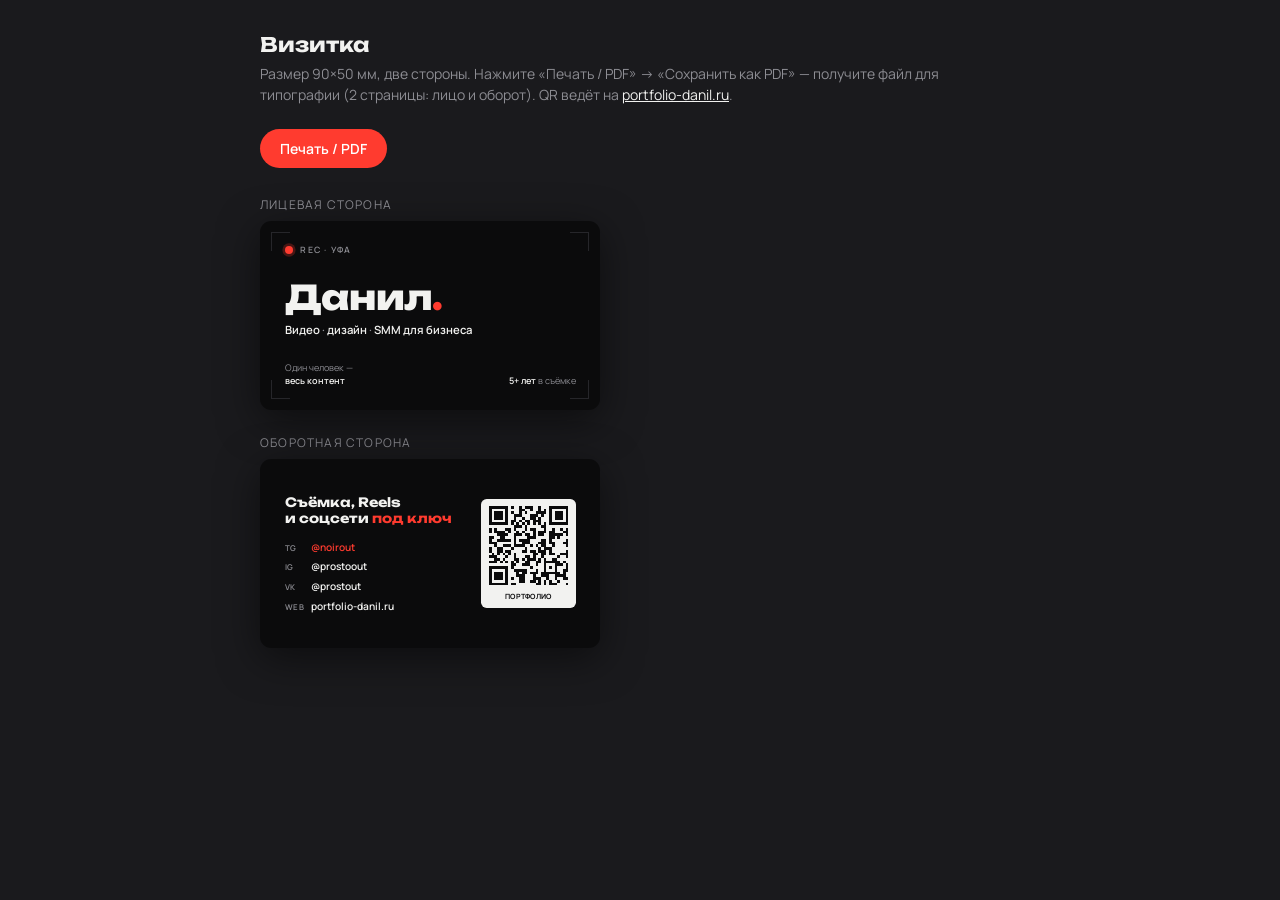
==== card/index.html @ a830c0e1 "Добавить визитку 90×50 мм для печати (страница /card и PDF) Co-Authored-By: Claude Opus 5.5 <noreply" ====
<!doctype html>
<html lang="ru">
<head>
  <meta charset="utf-8">
  <meta name="viewport" content="width=device-width, initial-scale=1">
  <title>Визитка — Данил</title>
  <meta name="robots" content="noindex">
  <link rel="preconnect" href="https://fonts.googleapis.com">
  <link rel="preconnect" href="https://fonts.gstatic.com" crossorigin>
  <link href="https://fonts.googleapis.com/css2?family=Manrope:wght@500;600;700&family=Unbounded:wght@500;700;800&display=swap" rel="stylesheet">
  <style>
    :root {
      --bg: #0b0b0c; --line: #26262a; --text: #f2f2f0; --muted: #8d8d93; --accent: #ff3b2f;
      --head: "Unbounded", system-ui, sans-serif; --font: "Manrope", system-ui, sans-serif;
    }
    * { box-sizing: border-box; margin: 0; padding: 0; }
    body { background: #1a1a1d; color: var(--text); font-family: var(--font); padding: 32px 16px; }
    .page { max-width: 760px; margin: 0 auto; }
    .page > h1 { font-family: var(--head); font-size: 20px; margin-bottom: 6px; }
    .page > p { color: var(--muted); font-size: 14px; margin-bottom: 24px; line-height: 1.5; }
    .page > p a { color: var(--text); }
    .btn { display: inline-block; background: var(--accent); color: #fff; border: 0; border-radius: 999px;
           padding: 10px 20px; font: 600 14px var(--font); cursor: pointer; margin-bottom: 28px; }
    .sides { display: grid; gap: 24px; }
    .label { font-size: 12px; color: var(--muted); text-transform: uppercase; letter-spacing: .1em; margin-bottom: 8px; }

    /* Сама визитка: 90×50 мм, всё в мм, чтобы печать была точной */
    .card {
      width: 90mm; height: 50mm; background: var(--bg); color: var(--text);
      position: relative; overflow: hidden; border-radius: 3mm;
      box-shadow: 0 10px 40px rgba(0,0,0,.5);
      -webkit-print-color-adjust: exact; print-color-adjust: exact;
    }
    .wrap-scale { width: 100%; overflow: hidden; }
    @media (max-width: 400px) { .card { zoom: .95; } }

    .rec { display: inline-block; width: 2.2mm; height: 2.2mm; border-radius: 50%; background: var(--accent);
           box-shadow: 0 0 0 .7mm rgba(255,59,47,.25); }

    /* ЛИЦО */
    .front { padding: 6mm 6.5mm; display: flex; flex-direction: column; justify-content: space-between; }
    .front .top { display: flex; align-items: center; gap: 2mm; font-size: 2.3mm; letter-spacing: .14em;
                  text-transform: uppercase; color: var(--muted); font-weight: 600; }
    .front .name { font-family: var(--head); font-weight: 800; font-size: 9mm; line-height: 1; letter-spacing: -.02em; }
    .front .name span { color: var(--accent); }
    .front .role { font-size: 3mm; font-weight: 600; margin-top: 2mm; }
    .front .role i { font-style: normal; color: var(--muted); }
    .front .bottom { display: flex; justify-content: space-between; align-items: flex-end;
                     font-size: 2.4mm; color: var(--muted); }
    .front .bottom b { color: var(--text); font-weight: 600; }
    .frame { position: absolute; width: 5mm; height: 5mm; border-color: var(--line); border-style: solid; }
    .frame.tl { top: 3mm; left: 3mm; border-width: .35mm 0 0 .35mm; }
    .frame.tr { top: 3mm; right: 3mm; border-width: .35mm .35mm 0 0; }
    .frame.bl { bottom: 3mm; left: 3mm; border-width: 0 0 .35mm .35mm; }
    .frame.br { bottom: 3mm; right: 3mm; border-width: 0 .35mm .35mm 0; }

    /* ОБОРОТ */
    .back { padding: 6mm 6.5mm; display: grid; grid-template-columns: 1fr auto; gap: 5mm; align-items: center; }
    .back h2 { font-family: var(--head); font-size: 3.4mm; font-weight: 700; line-height: 1.25; margin-bottom: 3.5mm; }
    .back h2 span { color: var(--accent); }
    .contacts { list-style: none; display: grid; gap: 1.5mm; font-size: 2.7mm; }
    .contacts li { display: grid; grid-template-columns: 7mm 1fr; align-items: baseline; }
    .contacts small { color: var(--muted); font-size: 2.1mm; letter-spacing: .06em; text-transform: uppercase; font-weight: 600; }
    .contacts b { font-weight: 600; }
    .contacts .main b { color: var(--accent); }
    .qr-box { background: #f2f2f0; color: #0b0b0c; padding: 2mm; border-radius: 1.5mm; text-align: center; }
    .qr { width: 21mm; height: 21mm; display: block; }
    .qr-box p { font-size: 1.9mm; font-weight: 700; margin-top: 1.3mm; letter-spacing: .04em; }

    @page { size: 90mm 50mm; margin: 0; }
    @media print {
      body { background: none; padding: 0; }
      .page > h1, .page > p, .btn, .label { display: none; }
      .page { max-width: none; }
      .sides { display: block; }
      .card { border-radius: 0; box-shadow: none; page-break-after: always; break-after: page; zoom: 1; }
    }
  </style>
</head>
<body>
<div class="page">
  <h1>Визитка</h1>
  <p>Размер 90×50 мм, две стороны. Нажмите «Печать / PDF» → «Сохранить как PDF» — получите файл для типографии (2 страницы: лицо и оборот). QR ведёт на <a href="/">portfolio-danil.ru</a>.</p>
  <button class="btn" onclick="window.print()">Печать / PDF</button>

  <div class="sides">
    <div>
      <div class="label">Лицевая сторона</div>
      <div class="card front">
        <i class="frame tl"></i><i class="frame tr"></i><i class="frame bl"></i><i class="frame br"></i>
        <div class="top"><span class="rec"></span>REC · Уфа</div>
        <div>
          <div class="name">Данил<span>.</span></div>
          <div class="role">Видео <i>·</i> дизайн <i>·</i> SMM для бизнеса</div>
        </div>
        <div class="bottom">
          <span>Один человек —<br><b>весь контент</b></span>
          <span><b>5+ лет</b> в съёмке</span>
        </div>
      </div>
    </div>

    <div>
      <div class="label">Оборотная сторона</div>
      <div class="card back">
        <div>
          <h2>Съёмка, Reels<br>и соцсети <span>под ключ</span></h2>
          <ul class="contacts">
            <li class="main"><small>TG</small><b>@noirout</b></li>
            <li><small>IG</small><b>@prostoout</b></li>
            <li><small>VK</small><b>@prostout</b></li>
            <li><small>Web</small><b>portfolio-danil.ru</b></li>
          </ul>
        </div>
        <div class="qr-box">
          <svg class="qr" viewBox="0 0 29 29" xmlns="http://www.w3.org/2000/svg" shape-rendering="crispEdges"><path fill="currentColor" d="M0 0h1v1h-1zM1 0h1v1h-1zM2 0h1v1h-1zM3 0h1v1h-1zM4 0h1v1h-1zM5 0h1v1h-1zM6 0h1v1h-1zM8 0h1v1h-1zM11 0h1v1h-1zM13 0h1v1h-1zM14 0h1v1h-1zM15 0h1v1h-1zM18 0h1v1h-1zM22 0h1v1h-1zM23 0h1v1h-1zM24 0h1v1h-1zM25 0h1v1h-1zM26 0h1v1h-1zM27 0h1v1h-1zM28 0h1v1h-1zM0 1h1v1h-1zM6 1h1v1h-1zM11 1h1v1h-1zM12 1h1v1h-1zM15 1h1v1h-1zM18 1h1v1h-1zM20 1h1v1h-1zM22 1h1v1h-1zM28 1h1v1h-1zM0 2h1v1h-1zM2 2h1v1h-1zM3 2h1v1h-1zM4 2h1v1h-1zM6 2h1v1h-1zM8 2h1v1h-1zM11 2h1v1h-1zM13 2h1v1h-1zM17 2h1v1h-1zM18 2h1v1h-1zM19 2h1v1h-1zM20 2h1v1h-1zM22 2h1v1h-1zM24 2h1v1h-1zM25 2h1v1h-1zM26 2h1v1h-1zM28 2h1v1h-1zM0 3h1v1h-1zM2 3h1v1h-1zM3 3h1v1h-1zM4 3h1v1h-1zM6 3h1v1h-1zM9 3h1v1h-1zM10 3h1v1h-1zM11 3h1v1h-1zM15 3h1v1h-1zM16 3h1v1h-1zM17 3h1v1h-1zM19 3h1v1h-1zM22 3h1v1h-1zM24 3h1v1h-1zM25 3h1v1h-1zM26 3h1v1h-1zM28 3h1v1h-1zM0 4h1v1h-1zM2 4h1v1h-1zM3 4h1v1h-1zM4 4h1v1h-1zM6 4h1v1h-1zM9 4h1v1h-1zM12 4h1v1h-1zM15 4h1v1h-1zM16 4h1v1h-1zM18 4h1v1h-1zM22 4h1v1h-1zM24 4h1v1h-1zM25 4h1v1h-1zM26 4h1v1h-1zM28 4h1v1h-1zM0 5h1v1h-1zM6 5h1v1h-1zM8 5h1v1h-1zM9 5h1v1h-1zM11 5h1v1h-1zM13 5h1v1h-1zM14 5h1v1h-1zM16 5h1v1h-1zM17 5h1v1h-1zM18 5h1v1h-1zM22 5h1v1h-1zM28 5h1v1h-1zM0 6h1v1h-1zM1 6h1v1h-1zM2 6h1v1h-1zM3 6h1v1h-1zM4 6h1v1h-1zM5 6h1v1h-1zM6 6h1v1h-1zM8 6h1v1h-1zM10 6h1v1h-1zM12 6h1v1h-1zM14 6h1v1h-1zM16 6h1v1h-1zM18 6h1v1h-1zM20 6h1v1h-1zM22 6h1v1h-1zM23 6h1v1h-1zM24 6h1v1h-1zM25 6h1v1h-1zM26 6h1v1h-1zM27 6h1v1h-1zM28 6h1v1h-1zM9 7h1v1h-1zM10 7h1v1h-1zM11 7h1v1h-1zM13 7h1v1h-1zM19 7h1v1h-1zM20 7h1v1h-1zM0 8h1v1h-1zM2 8h1v1h-1zM6 8h1v1h-1zM7 8h1v1h-1zM9 8h1v1h-1zM13 8h1v1h-1zM15 8h1v1h-1zM16 8h1v1h-1zM20 8h1v1h-1zM23 8h1v1h-1zM26 8h1v1h-1zM28 8h1v1h-1zM0 9h1v1h-1zM2 9h1v1h-1zM3 9h1v1h-1zM4 9h1v1h-1zM5 9h1v1h-1zM7 9h1v1h-1zM10 9h1v1h-1zM12 9h1v1h-1zM16 9h1v1h-1zM18 9h1v1h-1zM19 9h1v1h-1zM20 9h1v1h-1zM22 9h1v1h-1zM23 9h1v1h-1zM27 9h1v1h-1zM28 9h1v1h-1zM3 10h1v1h-1zM4 10h1v1h-1zM5 10h1v1h-1zM6 10h1v1h-1zM9 10h1v1h-1zM10 10h1v1h-1zM11 10h1v1h-1zM13 10h1v1h-1zM14 10h1v1h-1zM16 10h1v1h-1zM18 10h1v1h-1zM19 10h1v1h-1zM22 10h1v1h-1zM23 10h1v1h-1zM24 10h1v1h-1zM25 10h1v1h-1zM26 10h1v1h-1zM28 10h1v1h-1zM0 11h1v1h-1zM1 11h1v1h-1zM4 11h1v1h-1zM5 11h1v1h-1zM9 11h1v1h-1zM14 11h1v1h-1zM15 11h1v1h-1zM16 11h1v1h-1zM22 11h1v1h-1zM23 11h1v1h-1zM25 11h1v1h-1zM0 12h1v1h-1zM3 12h1v1h-1zM4 12h1v1h-1zM5 12h1v1h-1zM6 12h1v1h-1zM7 12h1v1h-1zM9 12h1v1h-1zM11 12h1v1h-1zM12 12h1v1h-1zM13 12h1v1h-1zM14 12h1v1h-1zM19 12h1v1h-1zM20 12h1v1h-1zM22 12h1v1h-1zM28 12h1v1h-1zM0 13h1v1h-1zM1 13h1v1h-1zM2 13h1v1h-1zM9 13h1v1h-1zM12 13h1v1h-1zM13 13h1v1h-1zM14 13h1v1h-1zM18 13h1v1h-1zM19 13h1v1h-1zM20 13h1v1h-1zM22 13h1v1h-1zM23 13h1v1h-1zM27 13h1v1h-1zM28 13h1v1h-1zM2 14h1v1h-1zM5 14h1v1h-1zM6 14h1v1h-1zM7 14h1v1h-1zM9 14h1v1h-1zM10 14h1v1h-1zM11 14h1v1h-1zM12 14h1v1h-1zM15 14h1v1h-1zM17 14h1v1h-1zM19 14h1v1h-1zM20 14h1v1h-1zM23 14h1v1h-1zM28 14h1v1h-1zM0 15h1v1h-1zM3 15h1v1h-1zM4 15h1v1h-1zM8 15h1v1h-1zM13 15h1v1h-1zM18 15h1v1h-1zM20 15h1v1h-1zM21 15h1v1h-1zM22 15h1v1h-1zM0 16h1v1h-1zM3 16h1v1h-1zM4 16h1v1h-1zM6 16h1v1h-1zM7 16h1v1h-1zM12 16h1v1h-1zM13 16h1v1h-1zM15 16h1v1h-1zM16 16h1v1h-1zM18 16h1v1h-1zM19 16h1v1h-1zM20 16h1v1h-1zM22 16h1v1h-1zM28 16h1v1h-1zM1 17h1v1h-1zM3 17h1v1h-1zM5 17h1v1h-1zM7 17h1v1h-1zM9 17h1v1h-1zM16 17h1v1h-1zM17 17h1v1h-1zM19 17h1v1h-1zM20 17h1v1h-1zM22 17h1v1h-1zM23 17h1v1h-1zM26 17h1v1h-1zM27 17h1v1h-1zM28 17h1v1h-1zM0 18h1v1h-1zM1 18h1v1h-1zM2 18h1v1h-1zM6 18h1v1h-1zM9 18h1v1h-1zM13 18h1v1h-1zM14 18h1v1h-1zM16 18h1v1h-1zM19 18h1v1h-1zM25 18h1v1h-1zM28 18h1v1h-1zM2 19h1v1h-1zM3 19h1v1h-1zM5 19h1v1h-1zM9 19h1v1h-1zM10 19h1v1h-1zM12 19h1v1h-1zM14 19h1v1h-1zM15 19h1v1h-1zM16 19h1v1h-1zM18 19h1v1h-1zM20 19h1v1h-1zM23 19h1v1h-1zM24 19h1v1h-1zM0 20h1v1h-1zM1 20h1v1h-1zM2 20h1v1h-1zM4 20h1v1h-1zM6 20h1v1h-1zM8 20h1v1h-1zM10 20h1v1h-1zM13 20h1v1h-1zM14 20h1v1h-1zM17 20h1v1h-1zM18 20h1v1h-1zM20 20h1v1h-1zM21 20h1v1h-1zM22 20h1v1h-1zM23 20h1v1h-1zM24 20h1v1h-1zM25 20h1v1h-1zM27 20h1v1h-1zM8 21h1v1h-1zM9 21h1v1h-1zM12 21h1v1h-1zM13 21h1v1h-1zM14 21h1v1h-1zM17 21h1v1h-1zM20 21h1v1h-1zM24 21h1v1h-1zM25 21h1v1h-1zM26 21h1v1h-1zM28 21h1v1h-1zM0 22h1v1h-1zM1 22h1v1h-1zM2 22h1v1h-1zM3 22h1v1h-1zM4 22h1v1h-1zM5 22h1v1h-1zM6 22h1v1h-1zM8 22h1v1h-1zM15 22h1v1h-1zM20 22h1v1h-1zM22 22h1v1h-1zM24 22h1v1h-1zM28 22h1v1h-1zM0 23h1v1h-1zM6 23h1v1h-1zM9 23h1v1h-1zM10 23h1v1h-1zM11 23h1v1h-1zM12 23h1v1h-1zM13 23h1v1h-1zM17 23h1v1h-1zM20 23h1v1h-1zM24 23h1v1h-1zM27 23h1v1h-1zM28 23h1v1h-1zM0 24h1v1h-1zM2 24h1v1h-1zM3 24h1v1h-1zM4 24h1v1h-1zM6 24h1v1h-1zM10 24h1v1h-1zM12 24h1v1h-1zM13 24h1v1h-1zM15 24h1v1h-1zM16 24h1v1h-1zM17 24h1v1h-1zM19 24h1v1h-1zM20 24h1v1h-1zM21 24h1v1h-1zM22 24h1v1h-1zM23 24h1v1h-1zM24 24h1v1h-1zM25 24h1v1h-1zM27 24h1v1h-1zM0 25h1v1h-1zM2 25h1v1h-1zM3 25h1v1h-1zM4 25h1v1h-1zM6 25h1v1h-1zM10 25h1v1h-1zM11 25h1v1h-1zM12 25h1v1h-1zM16 25h1v1h-1zM19 25h1v1h-1zM20 25h1v1h-1zM21 25h1v1h-1zM24 25h1v1h-1zM25 25h1v1h-1zM26 25h1v1h-1zM27 25h1v1h-1zM0 26h1v1h-1zM2 26h1v1h-1zM3 26h1v1h-1zM4 26h1v1h-1zM6 26h1v1h-1zM8 26h1v1h-1zM11 26h1v1h-1zM12 26h1v1h-1zM16 26h1v1h-1zM17 26h1v1h-1zM18 26h1v1h-1zM21 26h1v1h-1zM24 26h1v1h-1zM27 26h1v1h-1zM28 26h1v1h-1zM0 27h1v1h-1zM6 27h1v1h-1zM11 27h1v1h-1zM12 27h1v1h-1zM15 27h1v1h-1zM16 27h1v1h-1zM18 27h1v1h-1zM20 27h1v1h-1zM22 27h1v1h-1zM25 27h1v1h-1zM0 28h1v1h-1zM1 28h1v1h-1zM2 28h1v1h-1zM3 28h1v1h-1zM4 28h1v1h-1zM5 28h1v1h-1zM6 28h1v1h-1zM8 28h1v1h-1zM9 28h1v1h-1zM17 28h1v1h-1zM18 28h1v1h-1zM20 28h1v1h-1zM22 28h1v1h-1zM23 28h1v1h-1zM24 28h1v1h-1zM28 28h1v1h-1z"/></svg>
          <p>ПОРТФОЛИО</p>
        </div>
      </div>
    </div>
  </div>
</div>
</body>
</html>
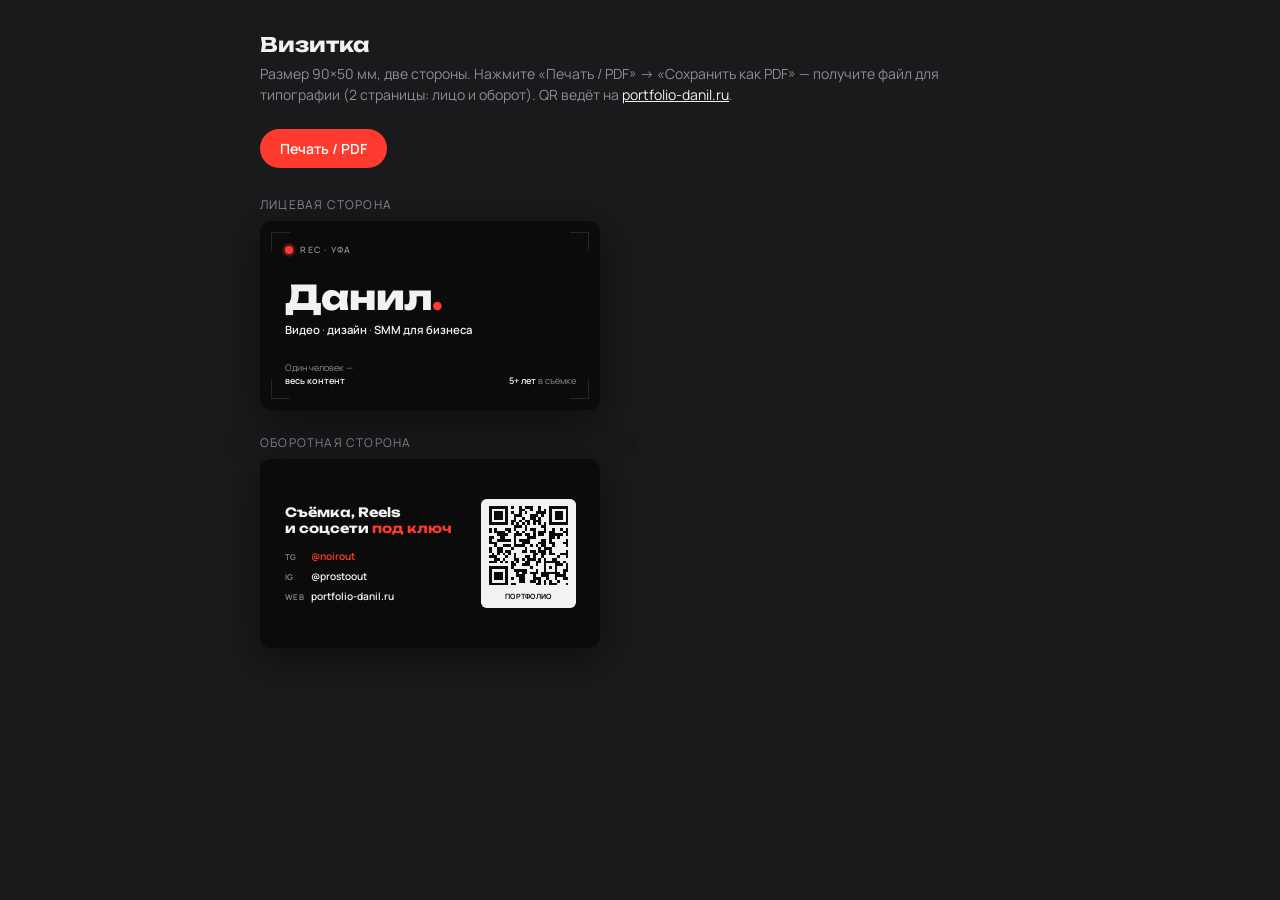
==== commit 5e1efab4: "Убрать ВКонтакте с сайта Co-Authored-By: Claude Sonnet 5.5 <noreply@anthropic.com> Claude-Session: h" ====
--- a/card/index.html
+++ b/card/index.html
@@ -108,7 +108,6 @@
           <ul class="contacts">
             <li class="main"><small>TG</small><b>@noirout</b></li>
             <li><small>IG</small><b>@prostoout</b></li>
-            <li><small>VK</small><b>@prostout</b></li>
             <li><small>Web</small><b>portfolio-danil.ru</b></li>
           </ul>
         </div>
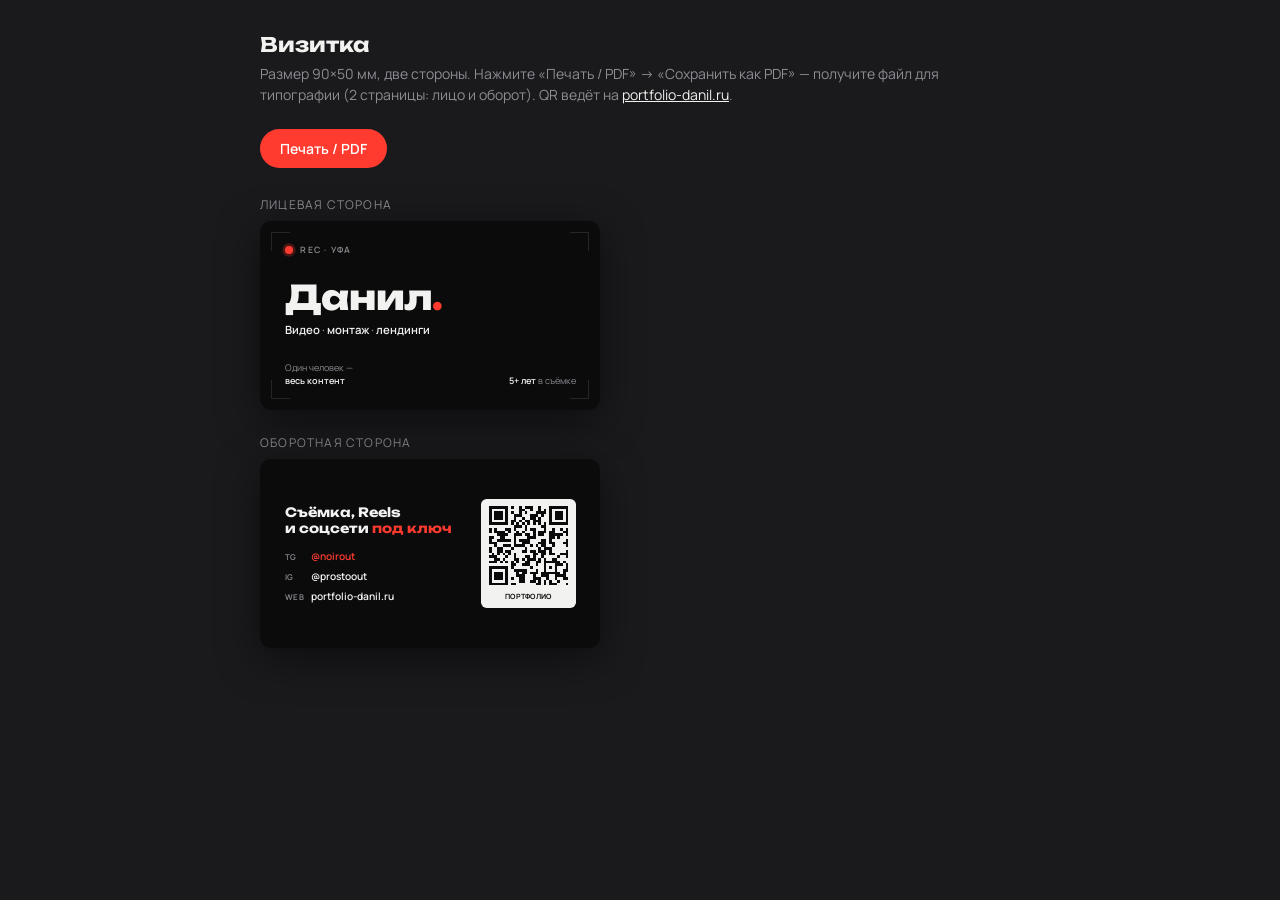
==== commit 7756167a: "Убрать SMM из подзаголовков и описаний (услуга в прайсе остаётся) Co-Authored-By: Claude Sonnet 5.5 " ====
--- a/card/index.html
+++ b/card/index.html
@@ -91,7 +91,7 @@
         <div class="top"><span class="rec"></span>REC · Уфа</div>
         <div>
           <div class="name">Данил<span>.</span></div>
-          <div class="role">Видео <i>·</i> дизайн <i>·</i> SMM для бизнеса</div>
+          <div class="role">Видео <i>·</i> монтаж <i>·</i> лендинги</div>
         </div>
         <div class="bottom">
           <span>Один человек —<br><b>весь контент</b></span>
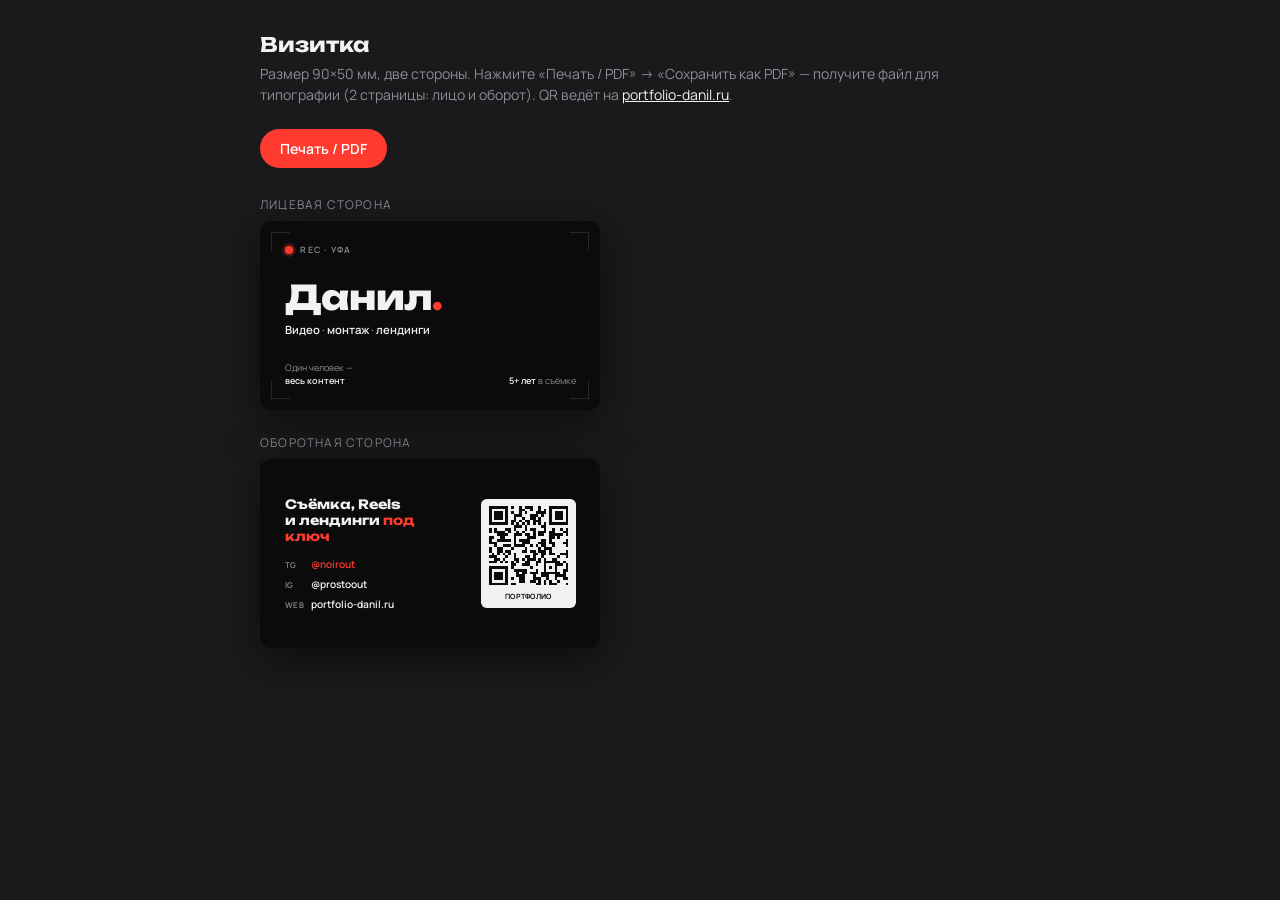
==== commit 187a053e: "Убрать услугу SMM под ключ и упоминания соцсетей Co-Authored-By: Claude Sonnet 5.5 <noreply@anthropi" ====
--- a/card/index.html
+++ b/card/index.html
@@ -104,7 +104,7 @@
       <div class="label">Оборотная сторона</div>
       <div class="card back">
         <div>
-          <h2>Съёмка, Reels<br>и соцсети <span>под ключ</span></h2>
+          <h2>Съёмка, Reels<br>и лендинги <span>под ключ</span></h2>
           <ul class="contacts">
             <li class="main"><small>TG</small><b>@noirout</b></li>
             <li><small>IG</small><b>@prostoout</b></li>
